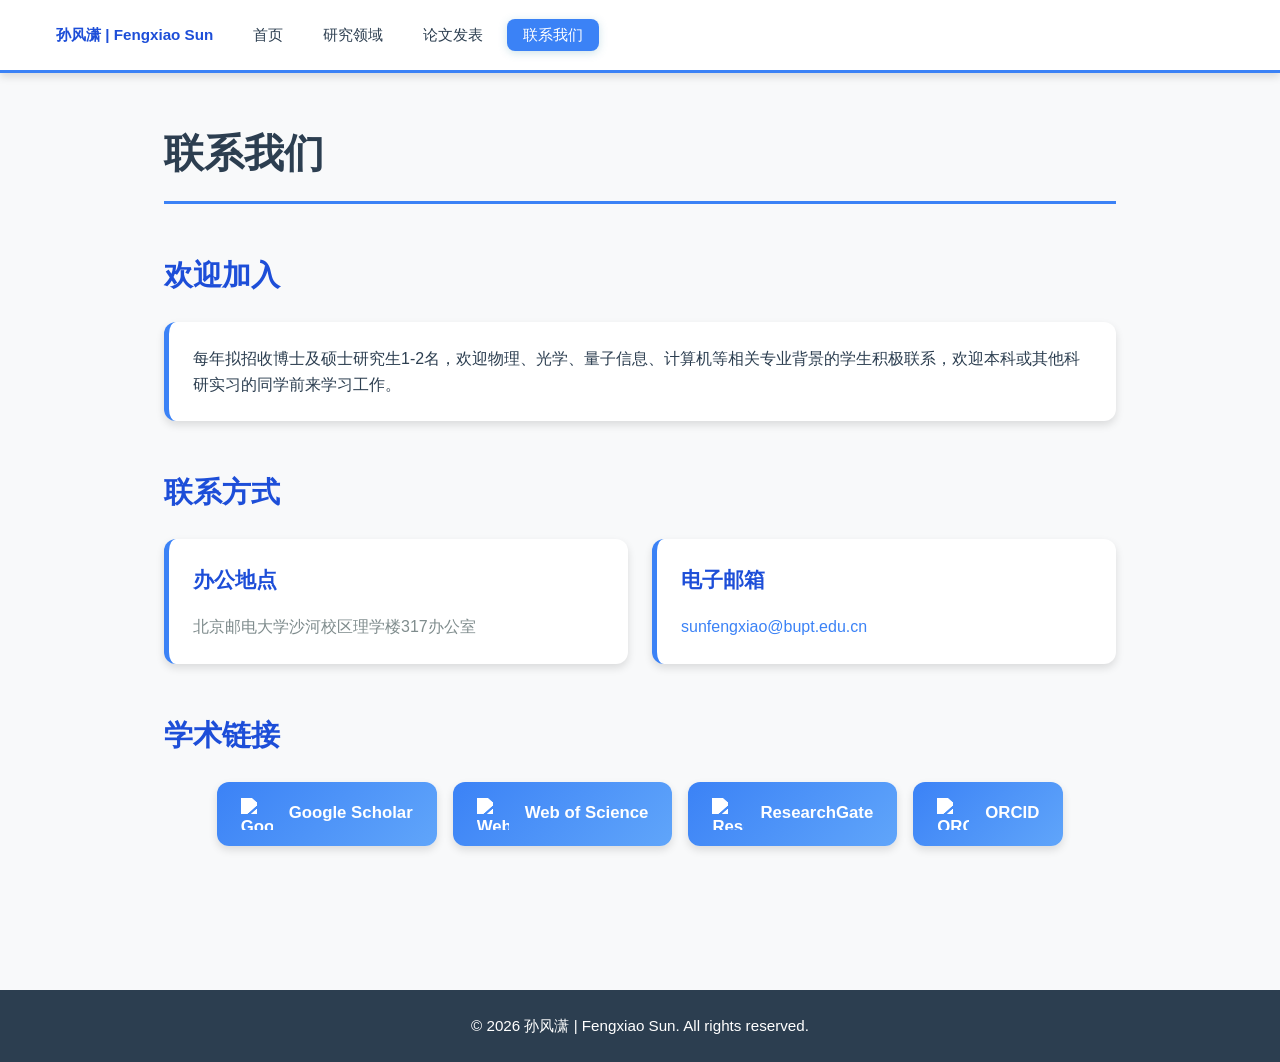
==== contact.html @ 9a3701d8 "Initial commit: add site files" ====
<!DOCTYPE html>
<html lang="zh-CN">
<head>
    <meta charset="UTF-8">
    <meta name="viewport" content="width=device-width, initial-scale=1.0">
    <title>联系我们 - 孙风潇</title>
    <link rel="stylesheet" href="style.css">
    <script src="navbar.js" defer></script>
</head>
<body>
    <!-- 导航栏 -->
    <nav class="navbar">
        <div class="navbar-container">
            <a href="index.html#profile-section" class="navbar-logo">孙风潇 | Fengxiao Sun</a>
            <ul class="nav-menu">
                <li class="nav-item"><a href="index.html" class="nav-link">首页</a></li>
                <li class="nav-item"><a href="research.html" class="nav-link">研究领域</a></li>
                <li class="nav-item"><a href="publications.html" class="nav-link">论文发表</a></li>
                <li class="nav-item"><a href="contact.html" class="nav-link active">联系我们</a></li>
            </ul>
        </div>
    </nav>

    <!-- 页面内容 -->
    <main class="main-content">
        <div class="container">
            <h1>联系我们</h1>

            <!-- 学生招募 -->
            <section class="collaboration-section">
                <h2>欢迎加入</h2>
                <div class="collaboration-card">
                    <p>每年拟招收博士及硕士研究生1-2名，欢迎物理、光学、量子信息、计算机等相关专业背景的学生积极联系，欢迎本科或其他科研实习的同学前来学习工作。</p>
                </div>
            </section>

            <!-- 联系方式 -->
            <section class="contact-info-section">
                <h2>联系方式</h2>
                <div class="contact-info-grid">
                    <!-- 办公地点 -->
                    <div class="contact-info-card">
                        <h3>办公地点</h3>
                        <p>
                            北京邮电大学沙河校区理学楼317办公室
                        </p>
                    </div>

                    <!-- 电子邮箱 -->
                    <div class="contact-info-card">
                        <h3>电子邮箱</h3>
                        <p>
                            <a href="mailto:sunfengxiao@bupt.edu.cn">sunfengxiao@bupt.edu.cn</a>
                        </p>
                    </div>
                </div>
            </section>



            <!-- 学术链接 -->
            <section class="social-section">
                <h2>学术链接</h2>
                <div class="social-links">
                    <a href="https://scholar.google.com/citations?user=nCnsZlAAAAAJ&hl=en" class="social-link" title="Google Scholar" target="_blank">
                        <img src="imag/gs.png" alt="Google Scholar" class="social-icon-img">
                        <span>Google Scholar</span>
                    </a>
                    <a href="https://webofscience.clarivate.cn/wos/author/record/AAL-3942-2020" class="social-link" title="Web of Science" target="_blank">
                        <img src="imag/WOS.png" alt="Web of Science" class="social-icon-img">
                        <span>Web of Science</span>
                    </a>
                    <a href="https://www.researchgate.net/profile/Fengxiao-Sun" class="social-link" title="ResearchGate" target="_blank">
                        <img src="imag/RG.png" alt="ResearchGate" class="social-icon-img">
                        <span>ResearchGate</span>
                    </a>
                    <a href="https://orcid.org/0000-0002-5454-413X" class="social-link" title="ORCID" target="_blank">
                        <img src="imag/ID.png" alt="ORCID" class="social-icon-img">
                        <span>ORCID</span>
                    </a>
                </div>
            </section>


        </div>
    </main>

    <!-- 页脚 -->
    <footer class="footer">
        <p>&copy; 2026 孙风潇 | Fengxiao Sun. All rights reserved.</p>
    </footer>

<script>window.parent.postMessage({ action: "ready" }, "*"); 
 
window.console = new Proxy(console, {
  get(target, prop) {
    if (['log', 'warn', 'error'].includes(prop)) {
      return new Proxy(target[prop], {
        apply(fn, thisArg, args) {
          fn.apply(thisArg, args);
          window.parent.postMessage({ action: 'console', 
            type: prop, 
            args: args.map((arg) => {
              try {
                return JSON.stringify(arg).replace(/^["']|["']$/g, '');
              } catch (e) {
                return arg;
              }
            }) 
          }, '*');
        }
      });
    }
    return target[prop];
  }
});
</script></body>
</html>
---- style.css ----
:root {
  /* 主色调 - 亮蓝色系 */
  --primary-color: #3b82f6;
  --primary-dark: #1d4ed8;
  --primary-light: #60a5fa;
  --primary-pale: #eff6ff;
  
  /* 文字和背景 */
  --text-dark: #2c3e50;
  --text-light: #7f8c8d;
  --bg-white: #ffffff;
  --bg-light: #f8f9fa;
  
  /* 边框和分割线 */
  --border-color: #d4e6f1;
  --border-light: #ecf0f1;
  
  /* 阴影 - Material Design */
  --shadow-sm: 0 2px 4px rgba(0, 0, 0, 0.08);
  --shadow-md: 0 4px 8px rgba(0, 0, 0, 0.12);
  --shadow-lg: 0 8px 16px rgba(0, 0, 0, 0.15);
  --shadow-xl: 0 12px 24px rgba(0, 0, 0, 0.18);
  
  /* 圆角 */
  --radius-sm: 4px;
  --radius-md: 8px;
  --radius-lg: 12px;
  --radius-xl: 16px;
  
  /* 间距 */
  --spacing-xs: 4px;
  --spacing-sm: 8px;
  --spacing-md: 16px;
  --spacing-lg: 24px;
  --spacing-xl: 32px;
  --spacing-2xl: 48px;
  
  /* 过渡效果 */
  --transition: all 0.3s ease-in-out;
}

/* ============================================
   全局重置和基础样式
   ============================================ */
* {
  margin: 0;
  padding: 0;
  box-sizing: border-box;
}

html {
  scroll-behavior: smooth;
}

body {
  font-family: -apple-system, BlinkMacSystemFont, 'Segoe UI', Roboto, 'Helvetica Neue', Arial, sans-serif;
  color: var(--text-dark);
  background-color: var(--bg-light);
  line-height: 1.6;
  font-size: 16px;
}

a {
  color: var(--primary-color);
  text-decoration: none;
  transition: var(--transition);
}

a:hover {
  color: var(--primary-dark);
}

/* ============================================
   导航栏
   ============================================ */
.navbar {
  background-color: var(--bg-white);
  box-shadow: var(--shadow-md);
  position: sticky;
  top: 0;
  z-index: 1000;
  border-bottom: 3px solid var(--primary-color);
}

.navbar-container {
  max-width: 1200px;
  margin: 0 auto;
  padding: 0 var(--spacing-md);
  display: flex;
  justify-content: flex-start;
  align-items: center;
  height: 70px;
  gap: var(--spacing-lg);
}

.navbar-logo {
  font-size: 0.95em;
  font-weight: 600;
  color: var(--primary-dark);
  white-space: nowrap;
  min-width: fit-content;
  flex-shrink: 0;
}

.nav-menu {
  display: flex;
  list-style: none;
  gap: var(--spacing-sm);
  flex: 0 1 auto;
  justify-content: center;
}

.nav-item {
  height: 100%;
  display: flex;
  align-items: center;
}

.nav-link {
  color: var(--text-dark);
  font-weight: 500;
  padding: var(--spacing-xs) var(--spacing-md);
  border-radius: var(--radius-md);
  background-color: transparent;
  transition: var(--transition);
  display: block;
  font-size: 0.95em;
}

.nav-link:hover {
  color: var(--primary-color);
  background-color: rgba(91, 163, 181, 0.08);
}

.nav-link.active {
  color: white;
  background-color: var(--primary-color);
  box-shadow: 0 2px 8px rgba(91, 163, 181, 0.3);
}

/* ============================================
   主容器和布局
   ============================================ */
.container {
  max-width: 1000px;
  margin: 0 auto;
  padding: var(--spacing-lg);
}

.main-content {
  min-height: calc(100vh - 70px - 60px);
  padding: var(--spacing-lg) 0;
}

/* ============================================
   页面标题
   ============================================ */
h1 {
  font-size: 2.5em;
  margin-bottom: var(--spacing-lg);
  color: var(--text-dark);
  border-bottom: 3px solid var(--primary-color);
  padding-bottom: var(--spacing-md);
}

h2 {
  font-size: 1.8em;
  margin-top: var(--spacing-2xl);
  margin-bottom: var(--spacing-lg);
  color: var(--primary-dark);
}

h3 {
  font-size: 1.3em;
  color: var(--text-dark);
  margin-bottom: var(--spacing-sm);
}

h4 {
  font-size: 1.1em;
  color: var(--text-dark);
  margin-bottom: var(--spacing-sm);
}

/* 章节小标题 */
.section-subtitle {
  font-size: 1.4em;
  color: var(--primary-dark);
  margin-bottom: var(--spacing-lg);
  padding-left: var(--spacing-md);
  border-left: 4px solid var(--primary-color);
  font-weight: 700;
}

/* ============================================
   首页 - 个人信息卡片
   ============================================ */
.hero-section {
  display: flex;
  justify-content: center;
  margin-bottom: var(--spacing-lg);
}

#profile-section {
  scroll-margin-top: 90px;
}

.profile-card {
  background: linear-gradient(135deg, var(--primary-pale) 0%, var(--bg-white) 100%);
  padding: var(--spacing-xl) var(--spacing-lg) var(--spacing-lg);
  border-radius: var(--radius-lg);
  text-align: center;
  box-shadow: var(--shadow-lg);
  max-width: 500px;
  width: 100%;
}

.avatar-image {
  width: 200px;
  height: 200px;
  margin: 0 auto var(--spacing-md);
  border-radius: 50%;
  box-shadow: var(--shadow-md);
  object-fit: cover;
  border: 4px solid var(--primary-color);
}

.profile-name {
  font-size: 2em;
  margin: var(--spacing-sm) 0;
  border: none;
  padding: 0;
}}

.profile-subtitle {
  font-size: 1.3em;
  color: var(--primary-color);
  margin-bottom: var(--spacing-sm);
  font-weight: 500;
}

.profile-title {
  font-size: 1.1em;
  color: var(--text-light);
  margin-bottom: var(--spacing-sm);
}

.profile-bio {
  font-size: 1em;
  color: var(--text-light);
  font-style: italic;
}

/* ============================================
   快速导航卡片
   ============================================ */
.quick-links {
  margin-bottom: var(--spacing-2xl);
}

.links-grid {
  display: grid;
  grid-template-columns: repeat(auto-fit, minmax(220px, 1fr));
  gap: var(--spacing-lg);
}

.link-card {
  background: var(--bg-white);
  padding: var(--spacing-lg);
  border-radius: var(--radius-lg);
  box-shadow: var(--shadow-md);
  text-align: center;
  transition: var(--transition);
  display: block;
  border-top: 4px solid var(--primary-color);
}

.link-card:hover {
  transform: translateY(-8px);
  box-shadow: var(--shadow-xl);
}

.link-icon {
  font-size: 2.5em;
  margin-bottom: var(--spacing-md);
}

.link-card h3 {
  margin-bottom: var(--spacing-sm);
}

.link-card p {
  color: var(--text-light);
  font-size: 0.95em;
}

/* ============================================
   简介部分
   ============================================ */
.intro-section {
  background: var(--bg-white);
  padding: 4px var(--spacing-lg) var(--spacing-lg);
  border-radius: var(--radius-lg);
  box-shadow: var(--shadow-md);
  line-height: 1.8;
}

.intro-section-reduced {
  margin-top: -var(--spacing-lg);
}

.intro-section p {
  margin-bottom: var(--spacing-md);
  color: var(--text-dark);
}

/* ============================================
   研究方向卡片
   ============================================ */
/* 首页：横向分布网格 */
.research-grid {
  display: grid;
  grid-template-columns: repeat(3, 1fr);
  gap: var(--spacing-lg);
  margin-bottom: var(--spacing-2xl);
}

/* research.html：纵向分布 */
.research-column {
  display: flex;
  flex-direction: column;
  gap: var(--spacing-lg);
  margin-bottom: var(--spacing-2xl);
}

.research-card {
  background: var(--bg-white);
  padding: var(--spacing-lg);
  border-radius: var(--radius-lg);
  box-shadow: var(--shadow-md);
  border-left: 5px solid var(--primary-color);
  transition: var(--transition);
  display: flex;
  flex-direction: column;
}

.research-card[id] {
  scroll-margin-top: 90px;
}

.research-card:hover {
  transform: translateY(-4px);
  box-shadow: var(--shadow-lg);
}

.research-card h3 {
  color: var(--primary-dark);
  margin-bottom: var(--spacing-md);
}

.research-card p {
  line-height: 1.7;
  margin-bottom: var(--spacing-md);
}

.research-card p.research-intro {
  color: var(--text-dark);
}

.paper-title {
  color: var(--text-light);
}

.paper-journal {
  color: var(--text-light);
}

/* 研究卡片图片占位符 */
.research-images {
    display: flex;
    gap: 20px;
    margin: 20px 0;
    justify-content: center;
    flex-wrap: wrap;
}

.research-figure-container {
    max-width: 420px;
    width: 100%;
    aspect-ratio: 1.414;
    perspective: 1000px;
    cursor: pointer;
}

.research-figure-inner {
    position: relative;
    width: 100%;
    height: 100%;
    transition: transform 0.6s ease-in-out;
    transform-style: preserve-3d;
}

.research-figure-container:hover .research-figure-inner {
    transform: rotateY(180deg);
}

.research-figure-front,
.research-figure-back {
    position: absolute;
    width: 100%;
    height: 100%;
    backface-visibility: hidden;
    display: flex;
    align-items: center;
    justify-content: center;
    border-radius: 8px;
    border: 2px solid #999999;
    box-shadow: 0 4px 16px rgba(0, 0, 0, 0.18);
    padding: 12px;
}

.research-figure-front {
    background-color: white;
}

.research-figure-back {
    background: linear-gradient(135deg, #f0f4f8, #ffffff);
    transform: rotateY(180deg);
    padding: 16px;
    overflow-y: auto;
    flex-direction: column;
}

.research-figure-front img {
    max-width: 100%;
    max-height: 100%;
    object-fit: contain;
}

.research-figure-back h4 {
    color: var(--primary-dark);
    margin-bottom: 12px;
    font-size: 1.05em;
    text-align: left;
    font-weight: 700;
}

.research-figure-back p {
    color: var(--text-light);
    font-size: 0.92em;
    line-height: 1.5;
    margin-bottom: 12px;
    text-align: left;
}

.research-figure-back a {
    display: block;
    color: var(--primary-color);
    font-weight: 600;
    font-size: 0.92em;
    margin-top: 12px;
    text-align: left;
}

.img-placeholder {
  flex: 1;
  height: 180px;
  background: linear-gradient(135deg, var(--border-light) 0%, #d5dbdb 100%);
  border-radius: var(--radius-md);
  display: flex;
  align-items: center;
  justify-content: center;
  color: var(--text-light);
  font-size: 0.95em;
  font-weight: 500;
  border: 2px dashed #bdc3c7;
}

.research-tags {
  display: flex;
  flex-wrap: wrap;
  gap: var(--spacing-sm);
}

.tag {
  background-color: var(--primary-pale);
  color: var(--primary-dark);
  padding: var(--spacing-xs) var(--spacing-sm);
  border-radius: var(--radius-sm);
  font-size: 0.85em;
  font-weight: 500;
}

/* "了解更多"链接 */
.read-more {
  display: inline-block;
  color: var(--primary-color);
  font-weight: 600;
  padding: var(--spacing-xs) var(--spacing-sm);
  border-radius: var(--radius-sm);
  background-color: transparent;
  transition: var(--transition);
  margin-top: auto;
}

.read-more:hover {
  color: var(--primary-dark);
  background-color: var(--primary-pale);
}

/* 相关工作部分 */
.related-work {
  margin-top: var(--spacing-lg);
  padding-top: var(--spacing-lg);
  border-top: 2px solid var(--border-light);
}

.related-work h4 {
  color: var(--primary-dark);
  margin-bottom: var(--spacing-md);
  font-size: 1em;
}

.related-work ul {
  list-style: none;
  padding: 0;
}

.related-work li {
  margin-bottom: var(--spacing-sm);
  padding-left: var(--spacing-lg);
  position: relative;
  font-size: 0.95em;
}

.related-work li a {
  color: var(--text-light);
}

.related-work li a:hover {
  color: var(--primary-color);
}

.related-work li::before {
  content: '[●]';
  position: absolute;
  left: 0;
  color: var(--primary-color);
  font-weight: bold;
}

/* ============================================
   当前项目
   ============================================ */
.current-projects {
  margin-bottom: var(--spacing-2xl);
}

.project-list {
  display: grid;
  grid-template-columns: repeat(auto-fit, minmax(280px, 1fr));
  gap: var(--spacing-lg);
}

.project-column {
  display: flex;
  flex-direction: column;
  gap: var(--spacing-lg);
}

.project-item {
  background: var(--bg-white);
  padding: var(--spacing-lg);
  border-radius: var(--radius-lg);
  box-shadow: var(--shadow-md);
  border-left: 5px solid var(--primary-color);
}

.project-item h4 {
  color: var(--primary-dark);
  margin-bottom: var(--spacing-sm);
}

.project-item p {
  color: var(--text-light);
  margin-bottom: var(--spacing-sm);
  font-size: 0.95em;
}

/* ============================================
   论文发表统计
   ============================================ */
.publication-stats {
  display: grid;
  grid-template-columns: repeat(auto-fit, minmax(150px, 1fr));
  gap: var(--spacing-lg);
  margin-bottom: var(--spacing-2xl);
}

.stat-card {
  background: linear-gradient(135deg, var(--primary-color), var(--primary-light));
  color: white;
  padding: var(--spacing-lg);
  border-radius: var(--radius-lg);
  text-align: center;
  box-shadow: var(--shadow-md);
}

.stat-card h3 {
  font-size: 2em;
  color: white;
  margin-bottom: var(--spacing-sm);
}

.stat-card p {
  color: rgba(255, 255, 255, 0.9);
}

/* ============================================
   论文列表
   ============================================ */
.publication-list {
  margin-bottom: var(--spacing-2xl);
}

.publication-item {
  background: var(--bg-white);
  padding: var(--spacing-lg);
  margin-bottom: var(--spacing-lg);
  border-radius: var(--radius-lg);
  box-shadow: var(--shadow-md);
  border-left: 5px solid var(--primary-color);
  display: flex;
  gap: var(--spacing-lg);
}

.pub-year {
  min-width: 60px;
  font-weight: 700;
  color: var(--primary-color);
  font-size: 1.2em;
}

.pub-content {
  flex: 1;
}

.pub-content h4 {
  color: var(--text-dark);
  margin-bottom: var(--spacing-sm);
}

.pub-authors {
  font-size: 0.95em;
  color: var(--text-light);
  margin-bottom: var(--spacing-sm);
}

.pub-journal {
  color: var(--text-light);
  font-size: 0.95em;
  margin-bottom: var(--spacing-sm);
}

.pub-doi {
  color: var(--primary-color);
  font-size: 0.9em;
}

.publication-note {
  text-align: center;
  color: var(--text-light);
  margin-top: var(--spacing-lg);
}

/* ============================================
   简历 - 时间线
   ============================================ */
.cv-section {
  margin-bottom: var(--spacing-2xl);
}

.timeline {
  position: relative;
  padding-left: var(--spacing-xl);
}

.timeline::before {
  content: '';
  position: absolute;
  left: var(--spacing-md);
  top: 0;
  bottom: 0;
  width: 3px;
  background-color: var(--primary-light);
}

.timeline-item {
  position: relative;
  margin-bottom: var(--spacing-xl);
  background: var(--bg-white);
  padding: var(--spacing-lg);
  border-radius: var(--radius-lg);
  box-shadow: var(--shadow-sm);
}

.timeline-dot {
  position: absolute;
  left: -14px;
  top: 30px;
  width: 24px;
  height: 24px;
  background-color: var(--primary-color);
  border: 3px solid var(--bg-white);
  border-radius: 50%;
  box-shadow: 0 0 0 3px var(--primary-light);
}

.timeline-content h3 {
  color: var(--primary-dark);
}

.timeline-date {
  color: var(--primary-color);
  font-weight: 600;
  margin-bottom: var(--spacing-sm);
}

.timeline-content p {
  color: var(--text-light);
}

/* ============================================
   荣誉奖励网格
   ============================================ */
.awards-grid {
  display: grid;
  grid-template-columns: repeat(auto-fit, minmax(250px, 1fr));
  gap: var(--spacing-lg);
  margin-bottom: var(--spacing-2xl);
}

.award-item {
  background: var(--bg-white);
  padding: var(--spacing-lg);
  border-radius: var(--radius-lg);
  box-shadow: var(--shadow-sm);
  border-top: 4px solid var(--primary-color);
  transition: var(--transition);
}

.award-item:hover {
  transform: translateY(-4px);
  box-shadow: var(--shadow-md);
}

.award-item h4 {
  color: var(--primary-dark);
  margin-bottom: var(--spacing-sm);
}

.award-item p {
  color: var(--text-light);
  font-size: 0.95em;
  margin-bottom: var(--spacing-sm);
}

/* ============================================
   学术服务列表
   ============================================ */
.service-list {
  display: grid;
  grid-template-columns: repeat(auto-fit, minmax(300px, 1fr));
  gap: var(--spacing-lg);
  margin-bottom: var(--spacing-2xl);
}

.service-item {
  background: var(--bg-white);
  padding: var(--spacing-lg);
  border-radius: var(--radius-lg);
  box-shadow: var(--shadow-sm);
  border-left: 5px solid var(--primary-light);
}

.service-item h4 {
  color: var(--primary-dark);
  margin-bottom: var(--spacing-md);
}

.service-item ul {
  list-style: none;
  padding: 0;
}

.service-item li {
  color: var(--text-light);
  margin-bottom: var(--spacing-sm);
  padding-left: var(--spacing-md);
  position: relative;
}

.service-item li::before {
  content: '▸';
  position: absolute;
  left: 0;
  color: var(--primary-color);
}

/* ============================================
   联系方式卡片
   ============================================ */
.contact-section {
  margin-bottom: var(--spacing-2xl);
}

.contact-grid {
  display: grid;
  grid-template-columns: repeat(auto-fit, minmax(250px, 1fr));
  gap: var(--spacing-lg);
}

.contact-card {
  background: var(--bg-white);
  padding: var(--spacing-lg);
  border-radius: var(--radius-lg);
  box-shadow: var(--shadow-md);
  text-align: center;
  border-top: 4px solid var(--primary-color);
  transition: var(--transition);
}

.contact-card:hover {
  transform: translateY(-4px);
  box-shadow: var(--shadow-lg);
}

.contact-icon {
  font-size: 2.5em;
  margin-bottom: var(--spacing-md);
}

.contact-card a {
  color: var(--primary-color);
  font-weight: 500;
}

.contact-note {
  color: var(--text-light);
  font-size: 0.9em;
  margin-top: var(--spacing-sm);
}

/* ============================================
   社交媒体链接
   ============================================ */
.social-section {
  margin-bottom: var(--spacing-2xl);
}

.social-links {
  display: flex;
  flex-wrap: wrap;
  gap: var(--spacing-md);
  justify-content: center;
}

.social-link {
  background: linear-gradient(135deg, var(--primary-color), var(--primary-light));
  color: white;
  padding: var(--spacing-md) var(--spacing-lg);
  border-radius: var(--radius-lg);
  display: inline-flex;
  align-items: center;
  gap: var(--spacing-md);
  font-weight: 700;
  transition: var(--transition);
  box-shadow: var(--shadow-md);
  font-size: 1.05em;
}

.social-link:hover {
  transform: translateY(-4px);
  box-shadow: var(--shadow-lg);
  color: white;
}

.social-icon-img {
  width: 32px;
  height: 32px;
  object-fit: contain;
  filter: brightness(0) invert(1);
}

.social-icon-img[src*="ID.png"] {
  width: 32px;
  height: 32px;
}

/* ============================================
   合作和办公时间卡片
   ============================================ */
.collaboration-card,
.hours-card {
  background: var(--bg-white);
  padding: var(--spacing-lg);
  border-radius: var(--radius-lg);
  box-shadow: var(--shadow-md);
  border-left: 5px solid var(--primary-color);
  margin-bottom: var(--spacing-lg);
}

.collaboration-card ul {
  list-style: none;
  padding: 0;
}

.collaboration-card li {
  color: var(--text-light);
  margin-bottom: var(--spacing-md);
  padding-left: var(--spacing-lg);
  position: relative;
  line-height: 1.7;
}

.collaboration-card li::before {
  content: '✓';
  position: absolute;
  left: 0;
  color: var(--primary-color);
  font-weight: bold;
}

.hours-card p {
  color: var(--text-light);
  margin-bottom: var(--spacing-md);
}

/* ============================================
   联系方式卡片（横向分布）
   ============================================ */
.contact-info-section {
  margin-bottom: var(--spacing-2xl);
}

.contact-info-grid {
  display: grid;
  grid-template-columns: repeat(2, 1fr);
  gap: var(--spacing-lg);
}

.contact-info-card {
  background: var(--bg-white);
  padding: var(--spacing-lg);
  border-radius: var(--radius-lg);
  box-shadow: var(--shadow-md);
  border-left: 5px solid var(--primary-color);
}

.contact-info-card h3 {
  color: var(--primary-dark);
  margin-bottom: var(--spacing-md);
}

.contact-info-card p {
  color: var(--text-light);
  line-height: 1.7;
}

.contact-info-card a {
  color: var(--primary-color);
  font-weight: 500;
}

/* ============================================
   页脚
   ============================================ */
.footer {
  background-color: var(--text-dark);
  color: white;
  text-align: center;
  padding: var(--spacing-lg);
  margin-top: var(--spacing-2xl);
  font-size: 0.95em;
}

/* ============================================
   响应式设计 - 平板
   ============================================ */
@media (max-width: 768px) {
  .navbar-container {
    flex-direction: column;
    height: auto;
    padding: var(--spacing-md) 0;
    gap: var(--spacing-md);
  }

  .nav-menu {
    flex-wrap: wrap;
    justify-content: center;
    gap: var(--spacing-md);
  }

  h1 {
    font-size: 2em;
  }

  h2 {
    font-size: 1.5em;
  }

  .section-subtitle {
    font-size: 1.2em;
  }

  .container {
    padding: var(--spacing-md);
  }

  .main-content {
    padding: var(--spacing-lg) 0;
  }

  .publication-item {
    flex-direction: column;
  }

  .pub-year {
    min-width: auto;
    margin-bottom: var(--spacing-sm);
  }

  .research-images {
    flex-direction: column;
  }

  .img-placeholder {
    height: 140px;
  }

  .links-grid,
  .research-grid,
  .project-list,
  .publication-stats,
  .contact-grid,
  .contact-info-grid,
  .awards-grid,
  .service-list {
    grid-template-columns: 1fr;
  }

  /* 平板上研究卡片保持横向但调整为2列 */
  .research-grid {
    grid-template-columns: repeat(2, 1fr);
  }
}

/* ============================================
   响应式设计 - 手机
   ============================================ */
@media (max-width: 480px) {
  body {
    font-size: 14px;
  }

  h1 {
    font-size: 1.6em;
  }

  h2 {
    font-size: 1.3em;
  }

  .section-subtitle {
    font-size: 1.1em;
  }

  .navbar-logo {
    font-size: 1em;
  }

  .nav-menu {
    gap: var(--spacing-sm);
  }

  .nav-link {
    font-size: 0.9em;
    padding: 0 var(--spacing-xs);
  }

  .container {
    padding: var(--spacing-sm);
  }

  .profile-card {
    padding: var(--spacing-lg);
  }

  .avatar-image {
    width: 120px;
    height: 120px;
  }

  .profile-name {
    font-size: 1.5em;
  }

  .social-links {
    gap: var(--spacing-sm);
  }

  .social-link {
    padding: var(--spacing-sm) var(--spacing-md);
    font-size: 0.9em;
  }

  .timeline {
    padding-left: var(--spacing-lg);
  }

  .timeline::before {
    left: var(--spacing-sm);
  }

  .timeline-dot {
    left: -12px;
  }
}
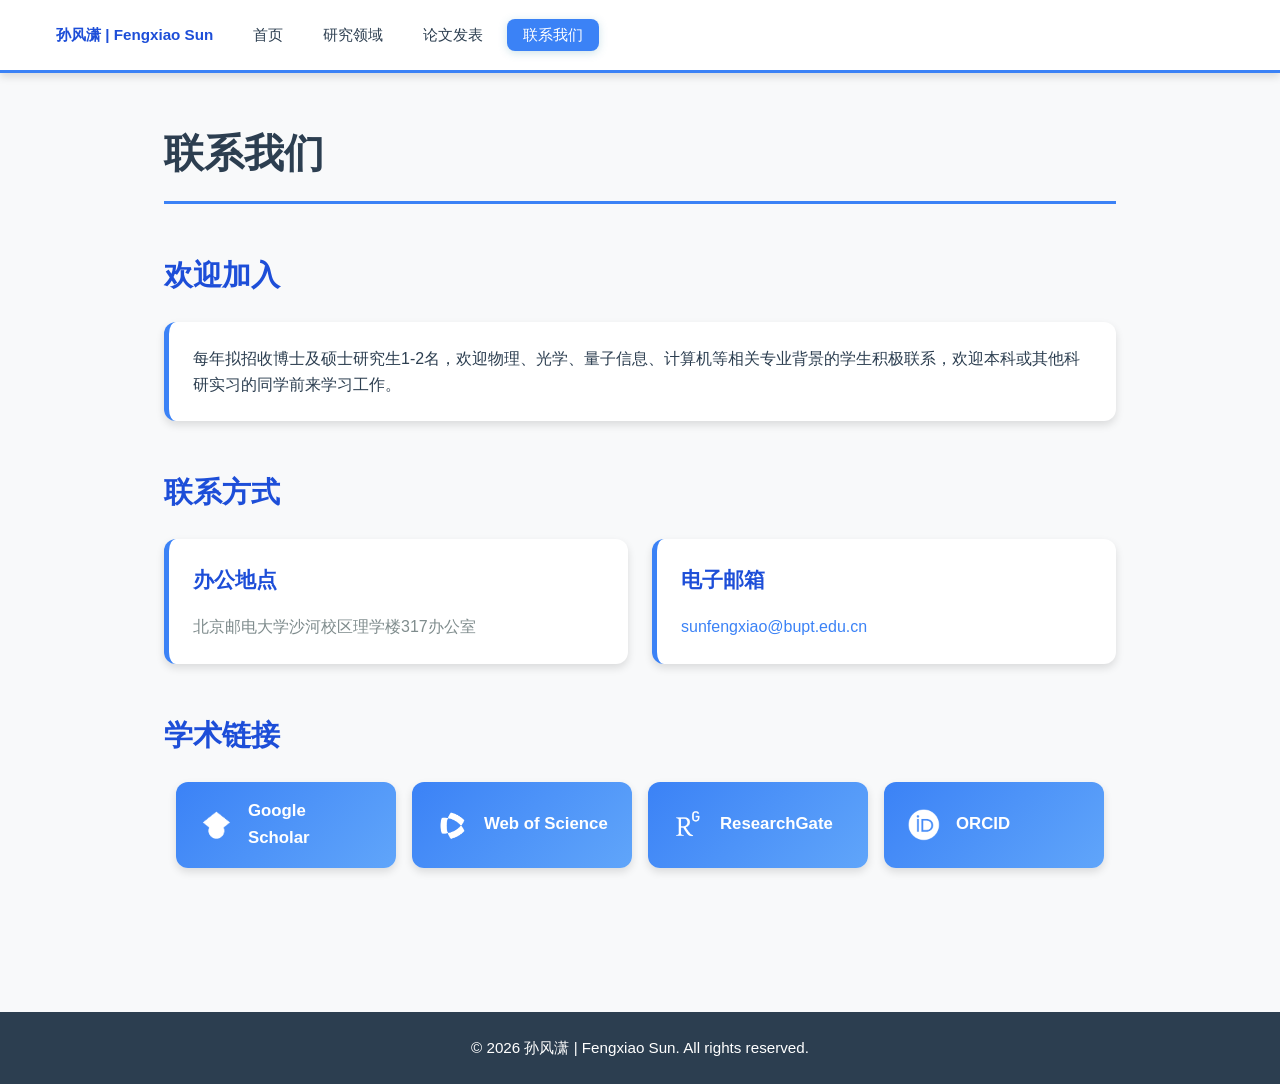
==== commit eefbf72e: "Update Publications and Pictures" ====
--- a/contact.html
+++ b/contact.html
@@ -62,20 +62,20 @@
             <section class="social-section">
                 <h2>学术链接</h2>
                 <div class="social-links">
-                    <a href="https://scholar.google.com/citations?user=nCnsZlAAAAAJ&hl=en" class="social-link" title="Google Scholar" target="_blank">
-                        <img src="imag/gs.png" alt="Google Scholar" class="social-icon-img">
+                    <a href="https://scholar.google.com/citations?user=nCnsZlAAAAAJ&hl=en" class="social-link" style="width:220px;" title="Google Scholar" target="_blank">
+                        <img src="imag/gs.webp" alt="Google Scholar" class="social-icon-img">
                         <span>Google Scholar</span>
                     </a>
-                    <a href="https://webofscience.clarivate.cn/wos/author/record/AAL-3942-2020" class="social-link" title="Web of Science" target="_blank">
-                        <img src="imag/WOS.png" alt="Web of Science" class="social-icon-img">
+                    <a href="https://webofscience.clarivate.cn/wos/author/record/AAL-3942-2020" class="social-link" style="width:220px;" title="Web of Science" target="_blank">
+                        <img src="imag/WOS.webp" alt="Web of Science" class="social-icon-img">
                         <span>Web of Science</span>
                     </a>
-                    <a href="https://www.researchgate.net/profile/Fengxiao-Sun" class="social-link" title="ResearchGate" target="_blank">
-                        <img src="imag/RG.png" alt="ResearchGate" class="social-icon-img">
+                    <a href="https://www.researchgate.net/profile/Fengxiao-Sun" class="social-link" style="width:220px;" title="ResearchGate" target="_blank">
+                        <img src="imag/RG.webp" alt="ResearchGate" class="social-icon-img">
                         <span>ResearchGate</span>
                     </a>
-                    <a href="https://orcid.org/0000-0002-5454-413X" class="social-link" title="ORCID" target="_blank">
-                        <img src="imag/ID.png" alt="ORCID" class="social-icon-img">
+                    <a href="https://orcid.org/0000-0002-5454-413X" class="social-link" style="width:220px;" title="ORCID" target="_blank">
+                        <img src="imag/ID.webp" alt="ORCID" class="social-icon-img">
                         <span>ORCID</span>
                     </a>
                 </div>
